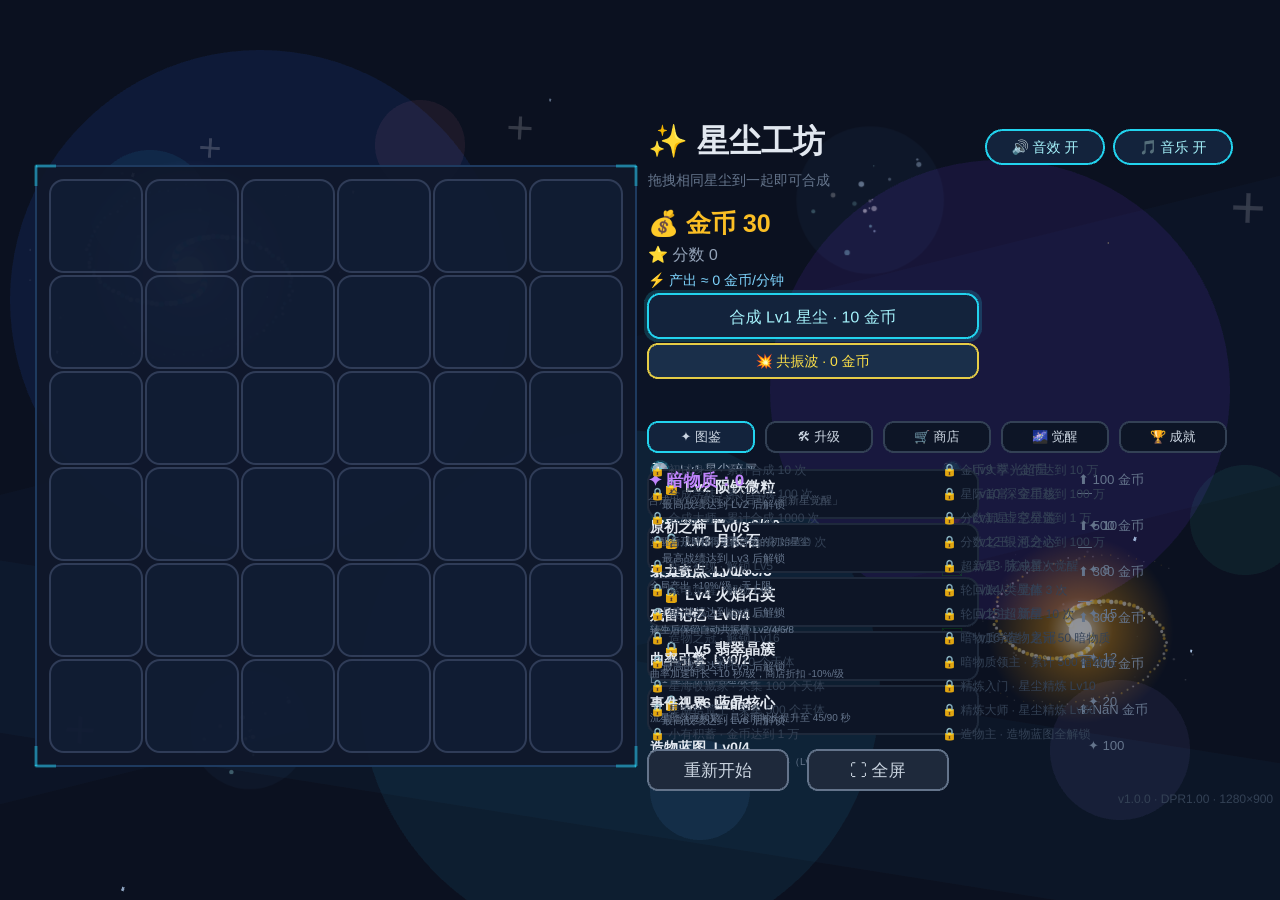
==== games/stardust-workshop/index.html @ 59448506 "星尘工坊 v1.0.0「星核觉醒」：造物蓝图门控Lv13-16 + 成就系统24枚 + 觉醒/成就标签页" ====
<!doctype html>
<html lang="zh-CN">
  <head>
    <meta charset="UTF-8" />
    <meta name="viewport" content="width=device-width, initial-scale=1.0" />
    <title>星尘工坊 Stardust Workshop</title>
    <style>
      html,
      body {
        margin: 0;
        padding: 0;
        height: 100%;
        background: #060a14;
        overflow: hidden;
      }
      /* 固定定位 + 弹性居中：杜绝分屏/小窗格等容器里出现滚动偏移导致画面顶部被裁 */
      body {
        position: fixed;
        inset: 0;
      }
      #game-root {
        width: 100%;
        height: 100%;
        display: flex;
        align-items: center;
        justify-content: center;
      }
      /* 启动加载画面（v0.8.0）：公网首访资源下载期间的正反馈 */
      #boot-screen {
        position: fixed;
        inset: 0;
        z-index: 100;
        background: radial-gradient(ellipse at 50% 30%, #101c33 0%, #060a14 60%);
        display: flex;
        flex-direction: column;
        align-items: center;
        justify-content: center;
        gap: 14px;
        transition: opacity 0.45s ease;
      }
      #boot-screen.hide {
        opacity: 0;
        pointer-events: none;
      }
      .boot-title {
        font-family: "Microsoft YaHei", "PingFang SC", sans-serif;
        font-size: 42px;
        color: #e2e8f0;
        letter-spacing: 2px;
        text-shadow: 0 0 26px rgba(34, 211, 238, 0.5);
      }
      .boot-sub {
        font-family: "Microsoft YaHei", "PingFang SC", sans-serif;
        color: #64748b;
        letter-spacing: 6px;
        font-size: 12px;
        margin-top: -6px;
      }
      .boot-bar {
        width: 280px;
        height: 6px;
        border-radius: 3px;
        background: #1e293b;
        overflow: hidden;
        margin-top: 14px;
      }
      .boot-fill {
        height: 100%;
        width: 0%;
        border-radius: 3px;
        background: linear-gradient(90deg, #22d3ee, #a5f3fc);
        box-shadow: 0 0 12px rgba(34, 211, 238, 0.8);
        transition: width 0.2s ease;
      }
      .boot-fill.indeterminate {
        width: 32% !important;
        animation: boot-slide 1.1s ease-in-out infinite alternate;
      }
      @keyframes boot-slide {
        from {
          margin-left: 0;
        }
        to {
          margin-left: 68%;
        }
      }
      .boot-tip {
        font-family: "Microsoft YaHei", "PingFang SC", sans-serif;
        color: #475569;
        font-size: 12px;
      }
    </style>
    <script type="module" crossorigin src="./assets/index-DilMZ_Aj.js"></script>
  </head>
  <body>
    <div id="boot-screen">
      <div class="boot-title">✨ 星尘工坊</div>
      <div class="boot-sub">STARDUST WORKSHOP</div>
      <div class="boot-bar"><div class="boot-fill indeterminate" id="boot-fill"></div></div>
      <div class="boot-tip">正在点亮星尘…</div>
    </div>
    <div id="game-root"></div>
    <script>
      // 启动画面钩子：由 BootScene 在资源加载与启动完成时调用
      window.updateBootProgress = function (p) {
        var f = document.getElementById("boot-fill");
        if (!f) return;
        f.classList.remove("indeterminate");
        f.style.width = Math.round(p * 100) + "%";
      };
      window.hideBootScreen = function () {
        var s = document.getElementById("boot-screen");
        if (!s) return;
        s.classList.add("hide");
        setTimeout(function () {
          if (s && s.parentNode) s.parentNode.removeChild(s);
        }, 500);
      };
      // 运行错误悬浮提示（常驻：公网玩家遇到异常时可直接截图反馈）
      window.addEventListener("error", function (e) {
        var d = document.createElement("div");
        d.style.cssText =
          "position:fixed;bottom:8px;left:8px;z-index:9999;background:#5c1010;color:#fff;font:13px monospace;padding:6px;max-width:100vw;white-space:pre-wrap;border-radius:6px;";
        d.textContent = "⚠ " + e.message;
        document.body.appendChild(d);
      });
    </script>
  </body>
</html>
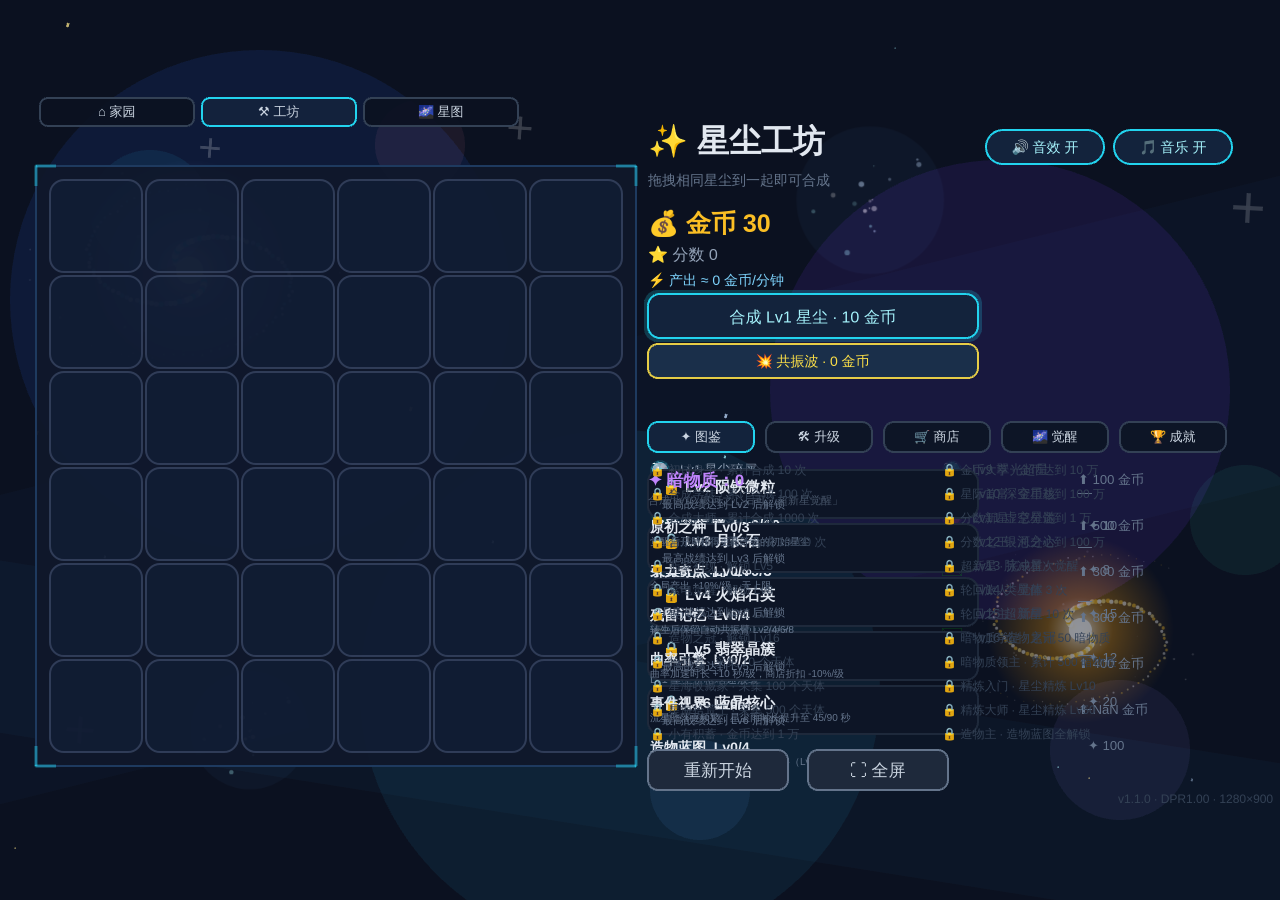
==== commit e7a161dc: "星尘工坊 v1.1.0：星系跃迁（四星系/四种货币/兑换所30%手续费/跃迁费用）+ 家园系统（8件家具SVG/装潢加成/主视图切换）" ====
--- a/games/stardust-workshop/index.html
+++ b/games/stardust-workshop/index.html
@@ -90,7 +90,7 @@
         font-size: 12px;
       }
     </style>
-    <script type="module" crossorigin src="./assets/index-DilMZ_Aj.js"></script>
+    <script type="module" crossorigin src="./assets/index-hPM82E7K.js"></script>
   </head>
   <body>
     <div id="boot-screen">
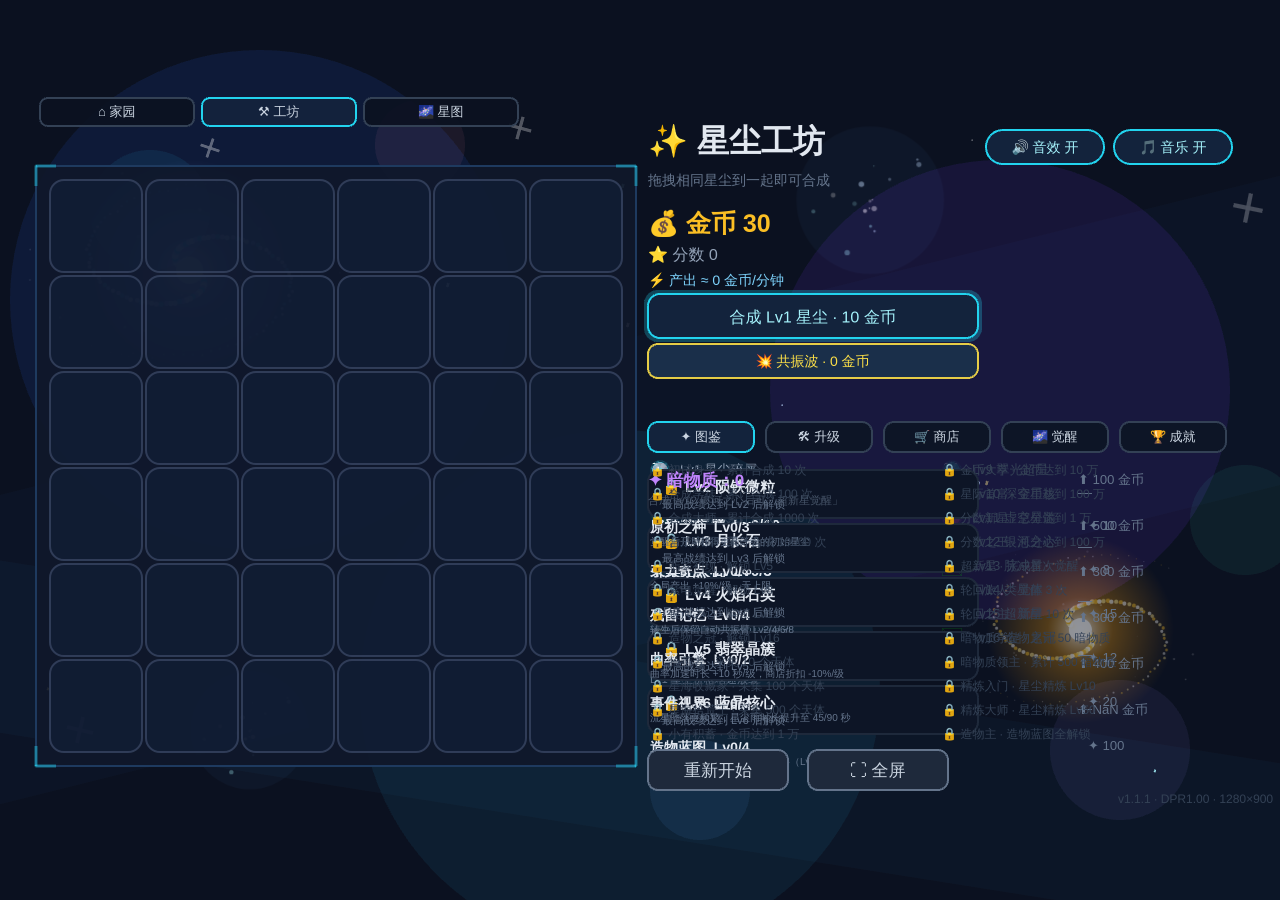
==== commit 8a570807: "修复家园BUG：BootScene 补加载家园美术资源（房间/家具此前未预加载）+ 家具可见性与拥有状态同步" ====
--- a/games/stardust-workshop/index.html
+++ b/games/stardust-workshop/index.html
@@ -90,7 +90,7 @@
         font-size: 12px;
       }
     </style>
-    <script type="module" crossorigin src="./assets/index-hPM82E7K.js"></script>
+    <script type="module" crossorigin src="./assets/index-DJ98MOk5.js"></script>
   </head>
   <body>
     <div id="boot-screen">
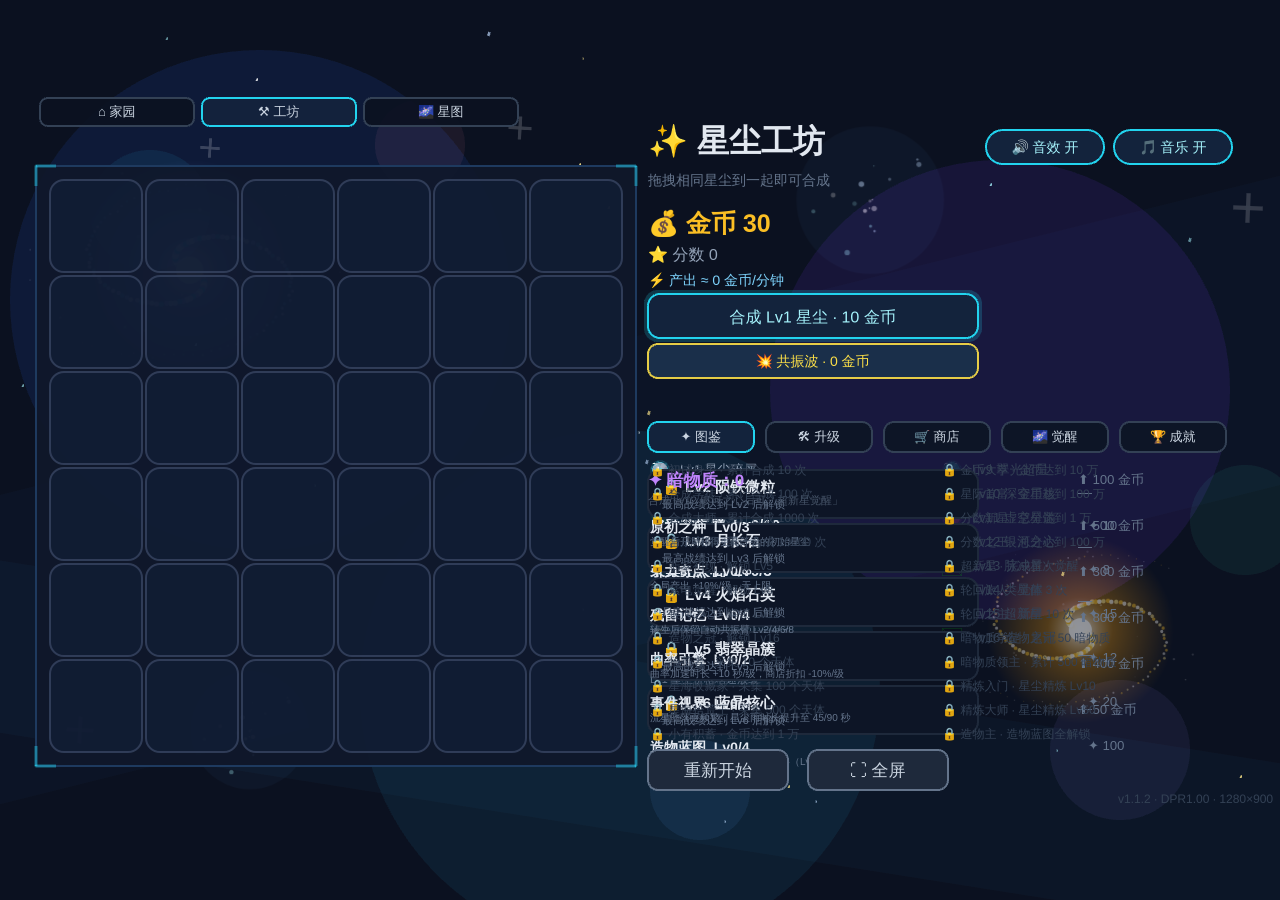
==== commit 571fa51d: "修复星尘精炼BUG：无限升级缺少价格函数导致免费购买/金币NaN，补 50×1.15^级 价格曲线 + 存档NaN防护" ====
--- a/games/stardust-workshop/index.html
+++ b/games/stardust-workshop/index.html
@@ -90,7 +90,7 @@
         font-size: 12px;
       }
     </style>
-    <script type="module" crossorigin src="./assets/index-DJ98MOk5.js"></script>
+    <script type="module" crossorigin src="./assets/index-szR8tqsG.js"></script>
   </head>
   <body>
     <div id="boot-screen">
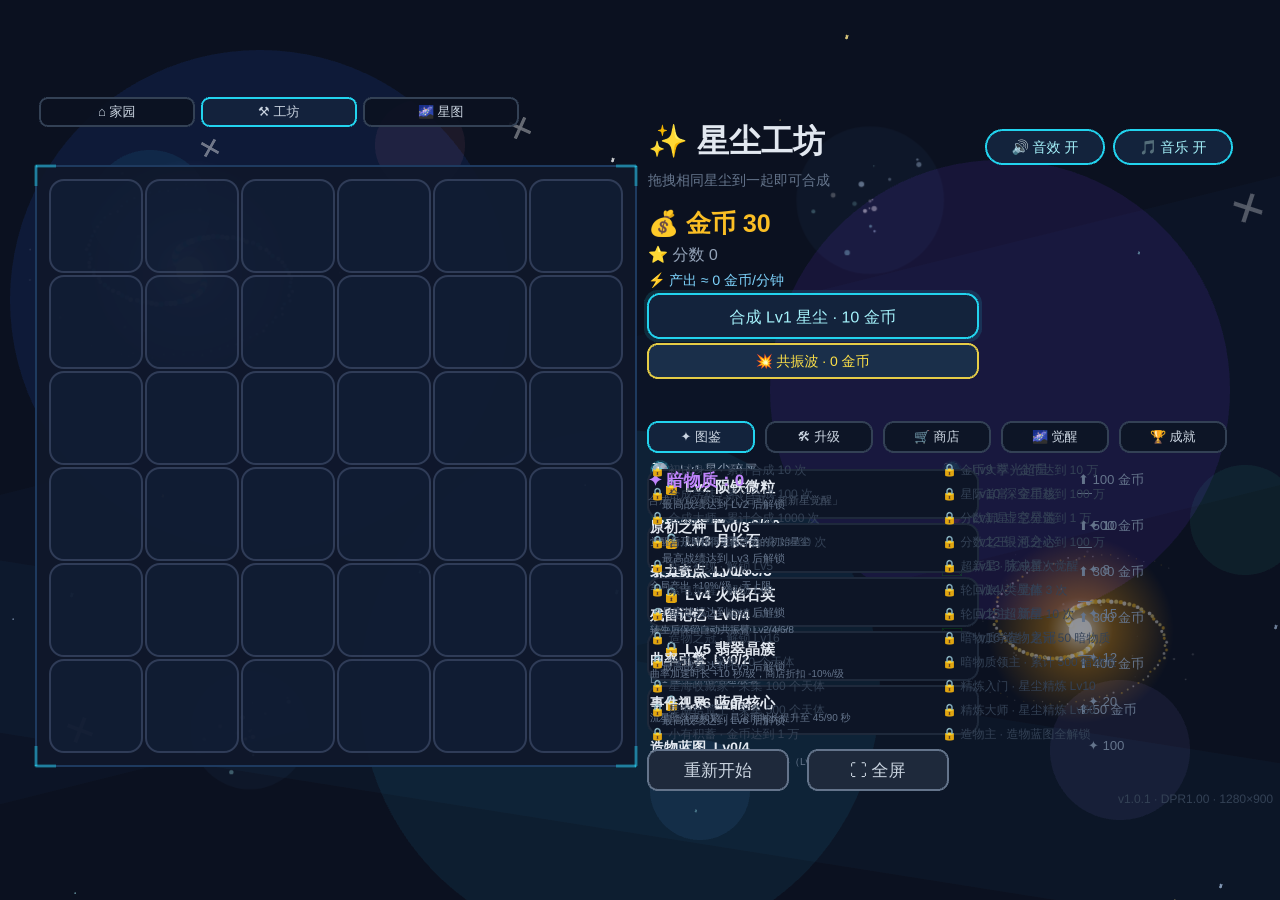
==== commit 4a874f3c: "v1.0.1 修复：超新星觉醒触发条件从 Lv16 修回 Lv12 银河之心 + 常量归位" ====
--- a/games/stardust-workshop/index.html
+++ b/games/stardust-workshop/index.html
@@ -90,7 +90,7 @@
         font-size: 12px;
       }
     </style>
-    <script type="module" crossorigin src="./assets/index-szR8tqsG.js"></script>
+    <script type="module" crossorigin src="./assets/index-BN3_AXHB.js"></script>
   </head>
   <body>
     <div id="boot-screen">
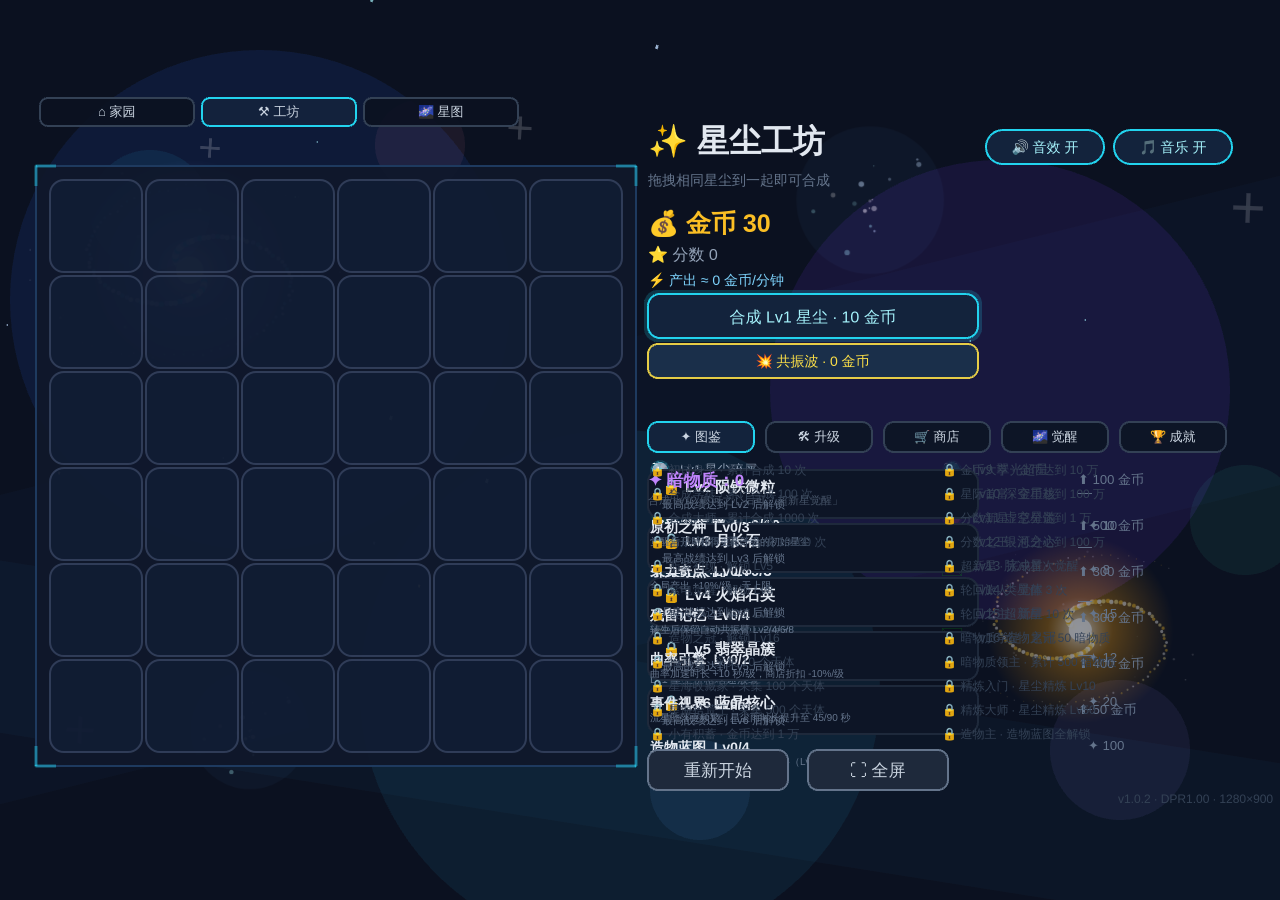
==== commit 7cc2c23a: "v1.0.2 错误悬浮条升级：捕获堆栈前4行便于定位" ====
--- a/games/stardust-workshop/index.html
+++ b/games/stardust-workshop/index.html
@@ -90,7 +90,7 @@
         font-size: 12px;
       }
     </style>
-    <script type="module" crossorigin src="./assets/index-BN3_AXHB.js"></script>
+    <script type="module" crossorigin src="./assets/index-CXXgRwwP.js"></script>
   </head>
   <body>
     <div id="boot-screen">
@@ -118,10 +118,14 @@
       };
       // 运行错误悬浮提示（常驻：公网玩家遇到异常时可直接截图反馈）
       window.addEventListener("error", function (e) {
+        var st =
+          e.error && e.error.stack
+            ? "\n" + e.error.stack.split("\n").slice(0, 4).join("\n")
+            : "";
         var d = document.createElement("div");
         d.style.cssText =
-          "position:fixed;bottom:8px;left:8px;z-index:9999;background:#5c1010;color:#fff;font:13px monospace;padding:6px;max-width:100vw;white-space:pre-wrap;border-radius:6px;";
-        d.textContent = "⚠ " + e.message;
+          "position:fixed;bottom:8px;left:8px;z-index:9999;background:#5c1010;color:#fff;font:12px monospace;padding:6px;max-width:100vw;white-space:pre-wrap;border-radius:6px;";
+        d.textContent = "⚠ " + e.message + st;
         document.body.appendChild(d);
       });
     </script>
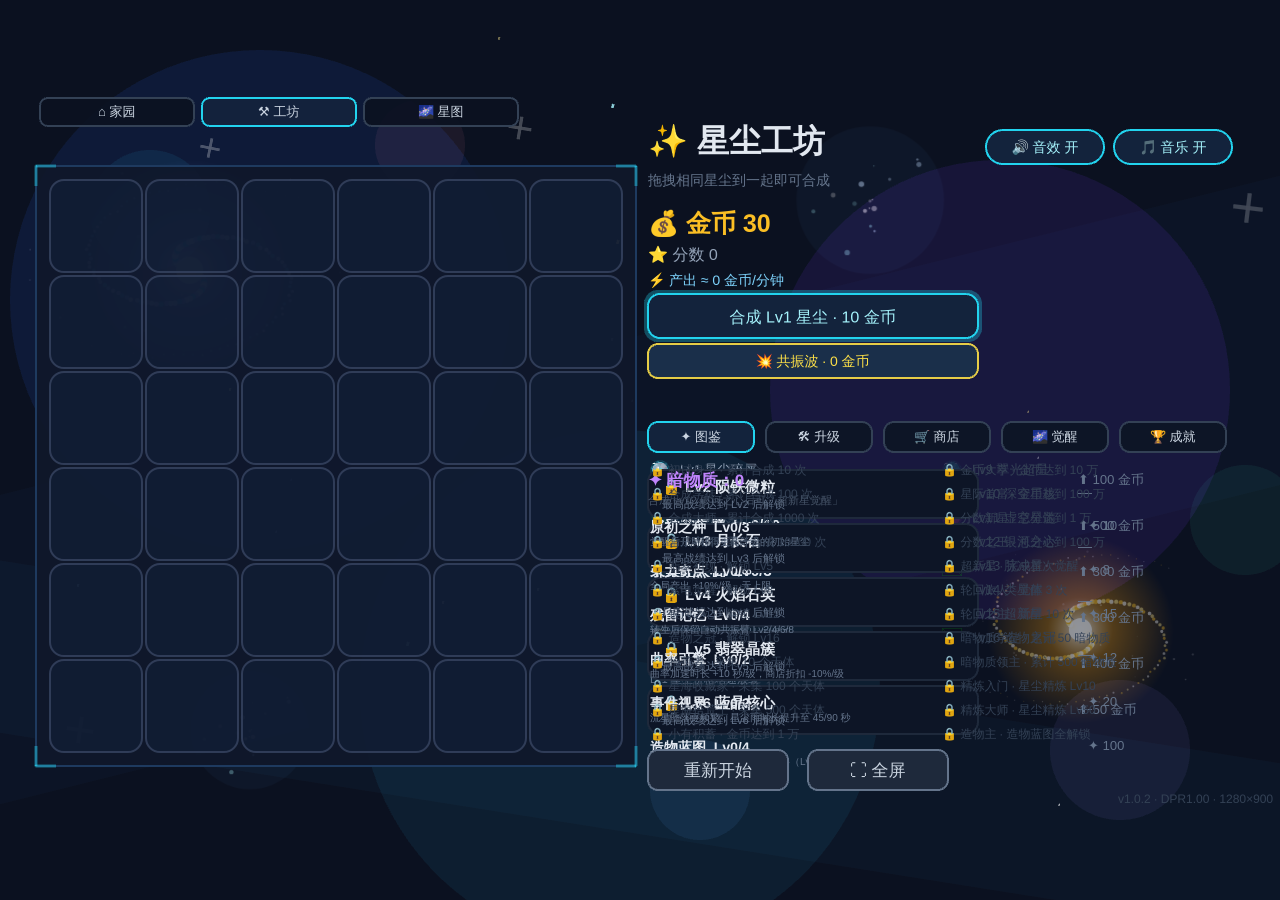
==== commit 55bfe84e: "v1.0.2 调试参数 + 错误堆栈捕获" ====
--- a/games/stardust-workshop/index.html
+++ b/games/stardust-workshop/index.html
@@ -90,7 +90,7 @@
         font-size: 12px;
       }
     </style>
-    <script type="module" crossorigin src="./assets/index-CXXgRwwP.js"></script>
+    <script type="module" crossorigin src="./assets/index-I3Vo4ZvB.js"></script>
   </head>
   <body>
     <div id="boot-screen">
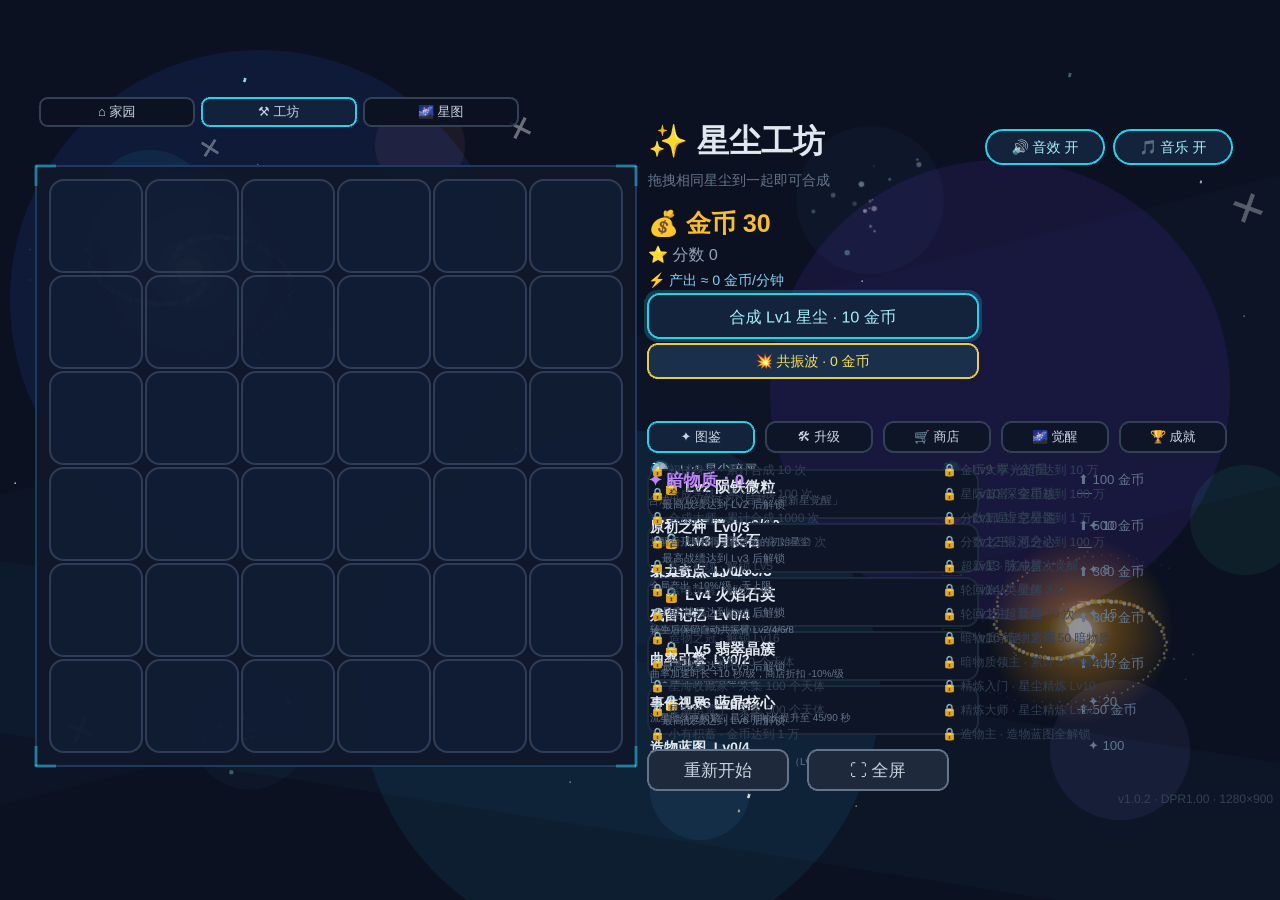
==== commit 58e8b6b4: "修复觉醒确认后的渲染竞态：不再手动销毁弹窗，由场景重启统一清理" ====
--- a/games/stardust-workshop/index.html
+++ b/games/stardust-workshop/index.html
@@ -90,7 +90,7 @@
         font-size: 12px;
       }
     </style>
-    <script type="module" crossorigin src="./assets/index-I3Vo4ZvB.js"></script>
+    <script type="module" crossorigin src="./assets/index-p_lcr6yh.js"></script>
   </head>
   <body>
     <div id="boot-screen">
